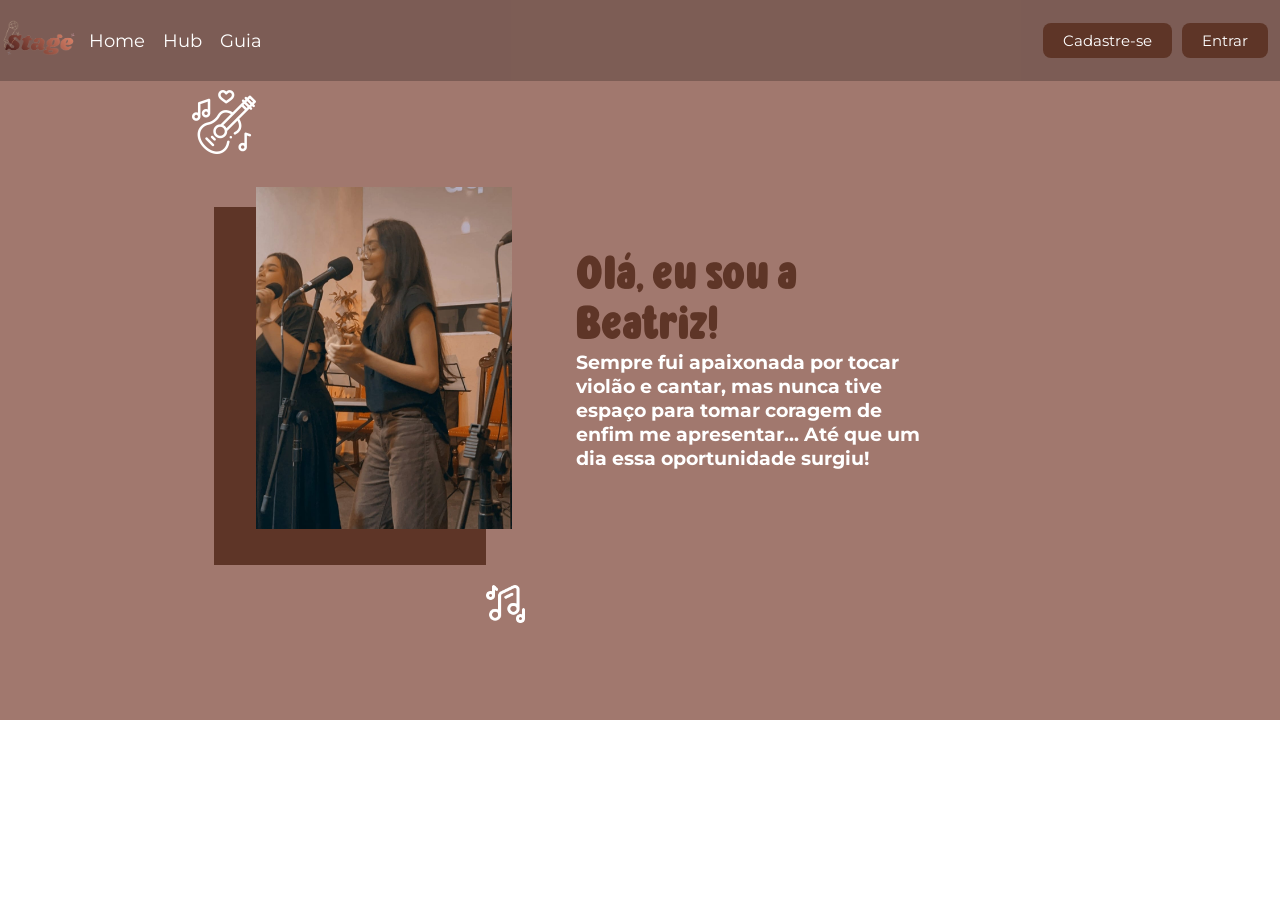
==== public/about.html @ 317b0cee "início da pagina about me" ====
<!DOCTYPE html>
<html lang="en">
<head>
    <meta charset="UTF-8">
    <meta name="viewport" content="width=device-width, initial-scale=1.0">
    <title>Sobre Mim</title>
    <link rel="stylesheet" href="./css/about.css">
</head>
<body>
   <header>
      <nav>
        <div class="container-logo-link">
          <div class="logo">
            <img src="./assets/img/logo.png" alt="" />
          </div>

          <div>
            <div class="link">
              <a href="index.html">Home</a>
              <a href="hub.html">Hub</a>
              <a href="guia.html">Guia</a>
            </div>
          </div>
        </div>

        <div class="container-botoes">
          <a href="cadastro.html"
            ><button id="btnCadastro" class="acess" style="display: block">
              Cadastre-se
            </button></a
          >
          <a href="login.html"
            ><button id="btnLogin" class="acess" style="display: block">
              Entrar
            </button></a
          >
          <a href="./dashboard.html"
            ><button id="btnDashboard" class="acess" style="display: none">
              Dashboard
            </button></a
          >
          <button
            onclick="sair()"
            class="exit"
            id="btnSair"
            style="display: none"
          >
            Sair
          </button>
        </div>
      </nav>
    </header>

    <main>
        <div class="banner">
            <img src="./assets/img/violao-icon.png" alt="" class="icon-violao">
            <img src="./assets/img/musica-icon.png" alt="" class="icon-musica">
            <div class="img-banner">
                <img src="./assets/img/about-banner.jpeg" alt="">
            </div>

            <div class="texto-banner">
                <div class="frase">Olá, eu sou a Beatriz!</div>
                <div class="descricao">Sempre fui apaixonada por tocar violão e cantar, mas nunca tive espaço para tomar coragem de enfim me apresentar... Até que um dia essa oportunidade surgiu!</div>
            </div>
        </div>
    </main>
</body>
</html>
---- public/css/about.css ----
/* Declarando Cores ---------------------------------------- */
:root {
    --primaria: #5e3527;
    --secundaria: #b39289;
    --terciaria: #a1786e;
}

/* Declarando Fontes Personalizadas ---------------------------------------- */
@font-face {
    font-family: "Montserrat";
    src: url("../assets/fonts/Montserrat-VariableFont_wght.ttf");
    font-weight: 100 900;
    font-style: normal;
}

@font-face {
    font-family: "Caligrafia";
    src: url("../assets/fonts/AlexBrush-Regular.ttf");
}

@font-face {
    font-family: "Heart";
    src: url("../assets/fonts/Heart Bubble.otf");
}

/* ---------------------------------------- */
* {
    margin: 0px;
    font-family: "Montserrat", sans-serif;
    padding: 0px;
}

body {
    background-color: white;
}

button {
    border: none;
    background: none;
    outline: none;
    cursor: pointer;
}

a {
    text-decoration: none;
}

/* NAVBAR ---------------------------------------- */
 header {
    nav {
        position: fixed;
        z-index: 10;
        min-height: 9vh;
        min-width: 100%;
        display: flex;
        flex-direction: row;
        justify-content: space-around;
        gap: 60vw;
        align-items: center;
        background-color: rgba(0, 0, 0, 0.226);

        .container-logo-link {
            display: flex;
            align-items: center;
        }

        .logo img {
            height: auto;
            width: 5.8vw;
        }

        .link {
            display: flex;
            margin-left: 1vw;
            gap: 10px
        }

        .link a {
            font-size: 18px;
            padding-right: 8px;
            text-align: end;
            text-decoration: none;
            color: white;
        }

        .container-botoes {
            min-width: 10vw;
            display: flex;
            flex-direction: row;
            justify-content: center;
            gap: 10px
        }

        .acess {
            font-size: 15px;
            text-decoration: none;
            padding: 8px 20px;
            background-color: var(--primaria);
            color: white;
            border-radius: 8px;
            border: none;
            cursor: pointer;
        }

        .exit {
            width: 5vw;
            height: 3.8vh;
            font-size: 15px;
            text-decoration: none;
            border: 2px solid var(--terciaria);
            color: white;
            border-radius: 8px;
            cursor: pointer;
        }
    }
 }
/* ---------------------------------------- */

.banner {
    background-color: var(--terciaria);
    height: 80vh;
    width: 100%;
    display: flex;
    justify-content: center;
    align-items: center;

    .icon-violao {
        position: absolute;
        width: 5vw;
        left: 15%;
        top: 10%;
    }

    .icon-musica {
        position: absolute;
        width: 3vw;
        left: 38%;
        top: 65%;
    }
}

.img-banner img {
    width: 20vw;
    height: auto;
    margin-left: 20vw;
    margin-right: 5vw;
    box-shadow: -34px 28px 0px 8px var(--primaria);
    
}

.texto-banner {
    .frase {
     
        width: 40%;
        color: var(--primaria);
        font-family: "Heart";
        font-size: 3rem;
    }

    .descricao {
        font-size: 1.2rem;
        color: white;
        width: 50%;
        font-weight: bold
    }
}
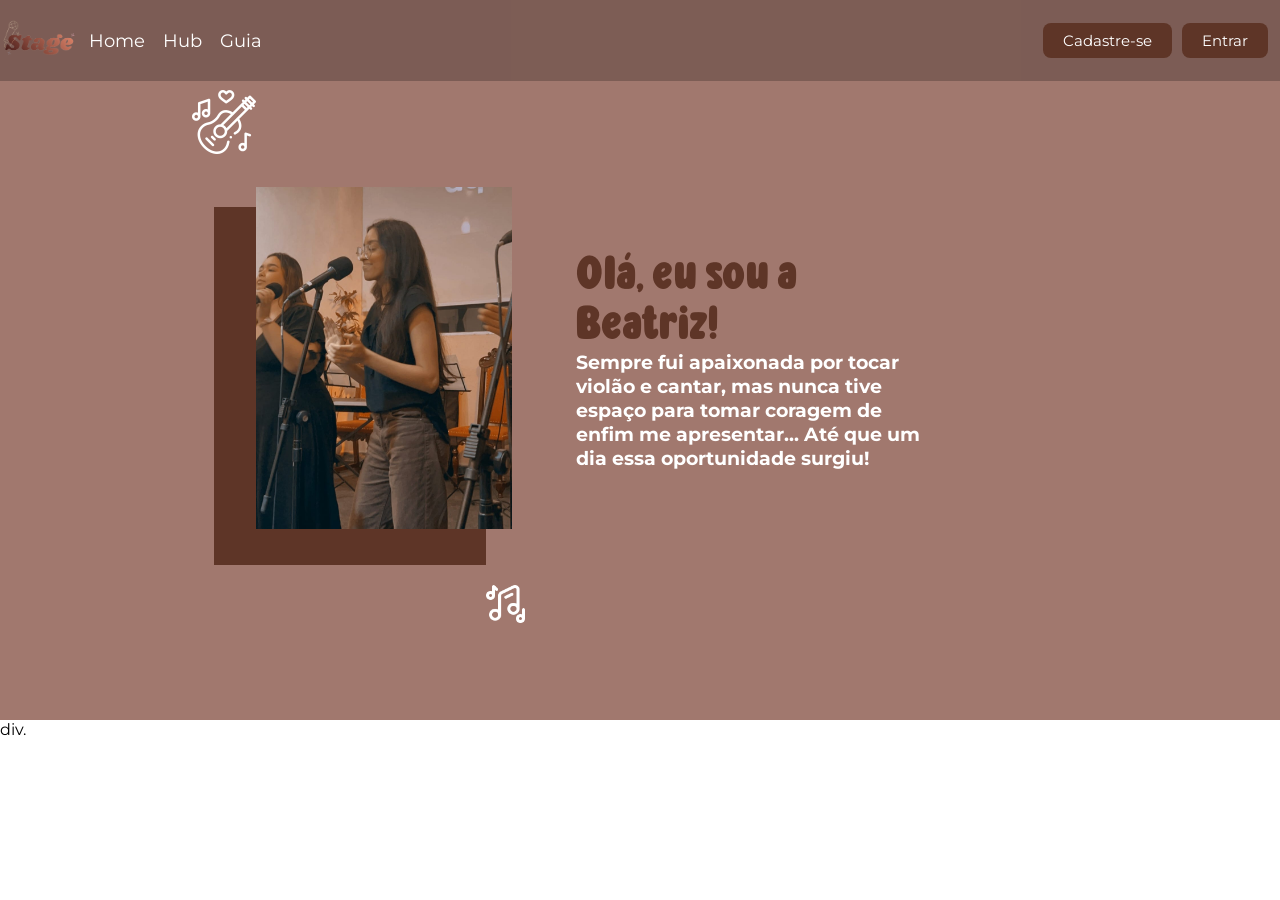
==== commit efb1b420: "Conectando o projeto ao ambiente remoto (vm)" ====
--- a/public/about.html
+++ b/public/about.html
@@ -64,6 +64,8 @@
                 <div class="descricao">Sempre fui apaixonada por tocar violão e cantar, mas nunca tive espaço para tomar coragem de enfim me apresentar... Até que um dia essa oportunidade surgiu!</div>
             </div>
         </div>
+
+        div.
     </main>
 </body>
 </html>
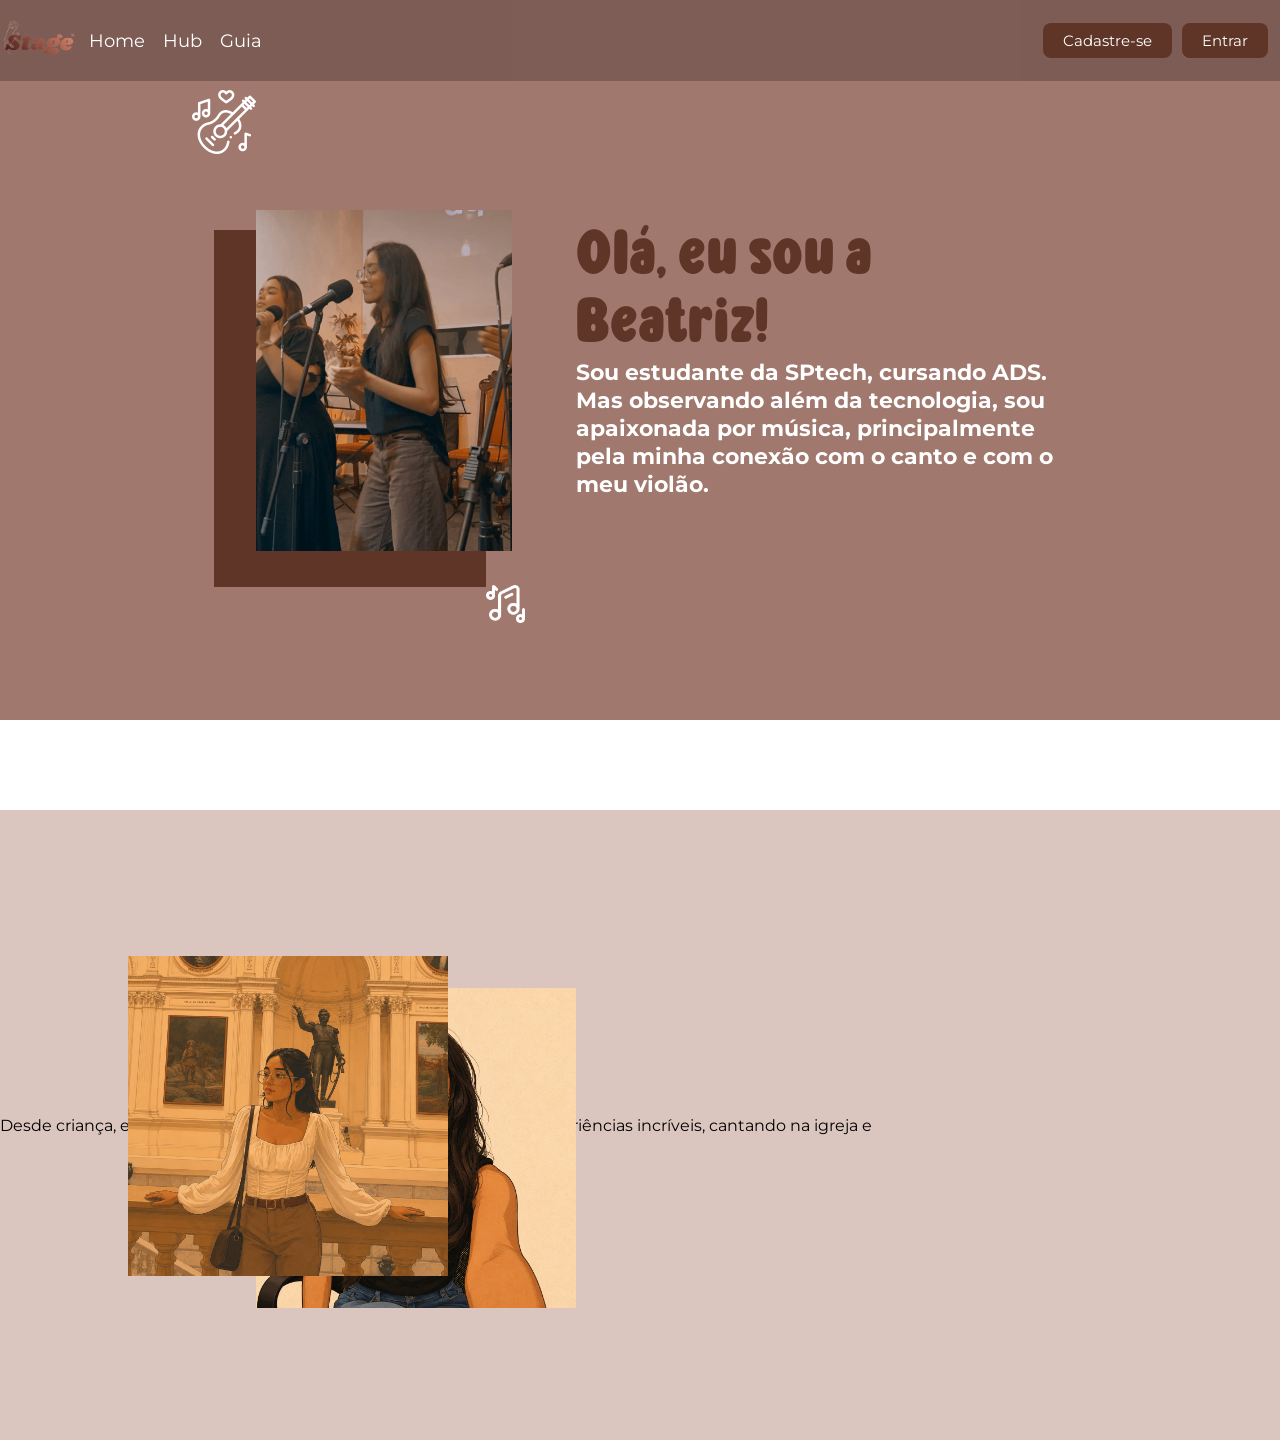
==== commit 201a6d0c: "adicionando tópico infância na guia "sobre mim"" ====
--- a/public/about.html
+++ b/public/about.html
@@ -56,16 +56,42 @@
             <img src="./assets/img/violao-icon.png" alt="" class="icon-violao">
             <img src="./assets/img/musica-icon.png" alt="" class="icon-musica">
             <div class="img-banner">
-                <img src="./assets/img/about-banner.jpeg" alt="">
+                <img src="./assets/img/about-banner.jpeg" alt="" class="cantando">
             </div>
 
             <div class="texto-banner">
                 <div class="frase">Olá, eu sou a Beatriz!</div>
-                <div class="descricao">Sempre fui apaixonada por tocar violão e cantar, mas nunca tive espaço para tomar coragem de enfim me apresentar... Até que um dia essa oportunidade surgiu!</div>
+                <div class="descricao">Sou estudante da SPtech, cursando ADS. Mas observando além da tecnologia, 
+                  sou apaixonada por música, principalmente pela minha conexão com o canto e com o meu violão.</div>
             </div>
         </div>
 
-        div.
+        <div class="container-linhadavida">
+          <img src="./assets/img/foto-perfil.png" alt="" class="imgCrianca" id="crianca" onmousemove="aparecerImagem()" onmouseleave="voltarImagem()" >
+          <img src="./assets/img/about-home.png" alt="" class="imgAdulta" id="adulta">
+
+          <div class="descricao">
+            Desde criança, estive exposta à situações que me proporcionaram experiências incríveis, cantando na igreja e 
+          </div>
+        </div>
     </main>
 </body>
-</html>+</html>
+<script>
+  function aparecerImagem() {
+    let imagemCrianca = document.getElementById("crianca")
+    let imagemAdulta = document.getElementById("adulta")
+
+    imagemCrianca.style.zIndex = 400;
+    imagemAdulta.style.zIndex = 0;
+  }
+
+ function voltarImagem() {
+   let imagemAdulta = document.getElementById("adulta")
+   let imagemCrianca = document.getElementById("crianca")
+
+   imagemAdulta.style.zIndex = 400;
+   imagemCrianca.style.zIndex = 0;
+ } 
+
+</script>
--- a/public/css/about.css
+++ b/public/css/about.css
@@ -1,166 +1,217 @@
- /* Declarando Cores ---------------------------------------- */
+/* Declarando Cores ---------------------------------------- */
 :root {
-    --primaria: #5e3527;
-    --secundaria: #b39289;
-    --terciaria: #a1786e;
+  --primaria: #5e3527;
+  --secundaria: #b39289;
+  --terciaria: #a1786e;
+  --quaternaria: ;
 }
 
 /* Declarando Fontes Personalizadas ---------------------------------------- */
 @font-face {
-    font-family: "Montserrat";
-    src: url("../assets/fonts/Montserrat-VariableFont_wght.ttf");
-    font-weight: 100 900;
-    font-style: normal;
+  font-family: "Montserrat";
+  src: url("../assets/fonts/Montserrat-VariableFont_wght.ttf");
+  font-weight: 100 900;
+  font-style: normal;
 }
 
 @font-face {
-    font-family: "Caligrafia";
-    src: url("../assets/fonts/AlexBrush-Regular.ttf");
+  font-family: "Caligrafia";
+  src: url("../assets/fonts/AlexBrush-Regular.ttf");
 }
 
 @font-face {
-    font-family: "Heart";
-    src: url("../assets/fonts/Heart Bubble.otf");
+  font-family: "Heart";
+  src: url("../assets/fonts/Heart Bubble.otf");
 }
 
 /* ---------------------------------------- */
 * {
-    margin: 0px;
-    font-family: "Montserrat", sans-serif;
-    padding: 0px;
+  margin: 0px;
+  font-family: "Montserrat", sans-serif;
+  padding: 0px;
 }
 
 body {
-    background-color: white;
+  background-color: white;
 }
 
 button {
-    border: none;
-    background: none;
-    outline: none;
-    cursor: pointer;
+  border: none;
+  background: none;
+  outline: none;
+  cursor: pointer;
 }
 
 a {
-    text-decoration: none;
+  text-decoration: none;
 }
 
 /* NAVBAR ---------------------------------------- */
- header {
-    nav {
-        position: fixed;
-        z-index: 10;
-        min-height: 9vh;
-        min-width: 100%;
-        display: flex;
-        flex-direction: row;
-        justify-content: space-around;
-        gap: 60vw;
-        align-items: center;
-        background-color: rgba(0, 0, 0, 0.226);
-
-        .container-logo-link {
-            display: flex;
-            align-items: center;
-        }
-
-        .logo img {
-            height: auto;
-            width: 5.8vw;
-        }
-
-        .link {
-            display: flex;
-            margin-left: 1vw;
-            gap: 10px
-        }
-
-        .link a {
-            font-size: 18px;
-            padding-right: 8px;
-            text-align: end;
-            text-decoration: none;
-            color: white;
-        }
-
-        .container-botoes {
-            min-width: 10vw;
-            display: flex;
-            flex-direction: row;
-            justify-content: center;
-            gap: 10px
-        }
-
-        .acess {
-            font-size: 15px;
-            text-decoration: none;
-            padding: 8px 20px;
-            background-color: var(--primaria);
-            color: white;
-            border-radius: 8px;
-            border: none;
-            cursor: pointer;
-        }
-
-        .exit {
-            width: 5vw;
-            height: 3.8vh;
-            font-size: 15px;
-            text-decoration: none;
-            border: 2px solid var(--terciaria);
-            color: white;
-            border-radius: 8px;
-            cursor: pointer;
-        }
-    }
- }
+header {
+  nav {
+    position: fixed;
+    z-index: 10;
+    min-height: 9vh;
+    min-width: 100%;
+    display: flex;
+    flex-direction: row;
+    justify-content: space-around;
+    gap: 60vw;
+    align-items: center;
+    background-color: rgba(0, 0, 0, 0.226);
+
+    .container-logo-link {
+      display: flex;
+      align-items: center;
+    }
+
+    .logo img {
+      height: auto;
+      width: 5.8vw;
+    }
+
+    .link {
+      display: flex;
+      margin-left: 1vw;
+      gap: 10px;
+    }
+
+    .link a {
+      font-size: 18px;
+      padding-right: 8px;
+      text-align: end;
+      text-decoration: none;
+      color: white;
+    }
+
+    .container-botoes {
+      min-width: 10vw;
+      display: flex;
+      flex-direction: row;
+      justify-content: center;
+      gap: 10px;
+    }
+
+    .acess {
+      font-size: 15px;
+      text-decoration: none;
+      padding: 8px 20px;
+      background-color: var(--primaria);
+      color: white;
+      border-radius: 8px;
+      border: none;
+      cursor: pointer;
+    }
+
+    .exit {
+      width: 5vw;
+      height: 3.8vh;
+      font-size: 15px;
+      text-decoration: none;
+      border: 2px solid var(--terciaria);
+      color: white;
+      border-radius: 8px;
+      cursor: pointer;
+    }
+  }
+}
 /* ---------------------------------------- */
 
 .banner {
-    background-color: var(--terciaria);
-    height: 80vh;
-    width: 100%;
-    display: flex;
-    justify-content: center;
-    align-items: center;
-
-    .icon-violao {
-        position: absolute;
-        width: 5vw;
-        left: 15%;
-        top: 10%;
-    }
-
-    .icon-musica {
-        position: absolute;
-        width: 3vw;
-        left: 38%;
-        top: 65%;
-    }
-}
-
-.img-banner img {
-    width: 20vw;
-    height: auto;
-    margin-left: 20vw;
-    margin-right: 5vw;
-    box-shadow: -34px 28px 0px 8px var(--primaria);
-    
+  background-color: var(--terciaria);
+  height: 80vh;
+  width: 100%;
+  display: flex;
+  justify-content: center;
+  align-items: center;
+
+  .icon-violao {
+    position: absolute;
+    width: 5vw;
+    left: 15%;
+    top: 10%;
+  }
+
+  .icon-musica {
+    position: absolute;
+    width: 3vw;
+    left: 38%;
+    top: 65%;
+  }
+}
+
+.cantando {
+  width: 20vw;
+  height: auto;
+  margin-left: 20vw;
+  margin-right: 5vw;
+  margin-top: 5vh;
+  box-shadow: -34px 28px 0px 8px var(--primaria);
 }
 
 .texto-banner {
-    .frase {
-     
-        width: 40%;
-        color: var(--primaria);
-        font-family: "Heart";
-        font-size: 3rem;
-    }
-
-    .descricao {
-        font-size: 1.2rem;
-        color: white;
-        width: 50%;
-        font-weight: bold
-    }
-}
+  .frase {
+    width: 50%;
+    color: var(--primaria);
+    font-family: "Heart";
+    font-size: 4rem;
+  }
+
+  .descricao {
+    font-size: 1.4rem;
+    color: white;
+    width: 70%;
+    font-weight: bold;
+  }
+}
+
+.container-linhadavida {
+  background-color: #dbc5bf;
+  margin-top: 10vh;
+  height: 70vh;
+  display: flex;
+  align-items: center;
+}
+
+.imgCrianca {
+  position: absolute;
+  z-index: 0;
+  width: 25vw;
+  height: auto;
+  margin-left: 20vw;
+  margin-top: 5vh;
+  transition:
+    transform 0.3s,
+    z-index 0s;
+}
+
+.imgCrianca:hover {
+  z-index: 0;
+  transform: scale(1.1);
+  width: 25vw;
+  height: auto;
+  margin-left: 20vw;
+  margin-top: 5vh;
+}
+
+.imgAdulta {
+  position: absolute;
+  z-index: 100;
+  width: 25vw;
+  height: auto;
+  margin-left: 10vw;
+  margin-bottom: 2vh;
+  transition:
+    transform 0.3s,
+    z-index 0s;
+}
+
+.imgAdulta:hover {
+  position: absolute;
+  z-index: 100;
+  transform: scale(1.1);
+  width: 25vw;
+  height: auto;
+  margin-left: 10vw;
+  margin-bottom: 2vh;
+}
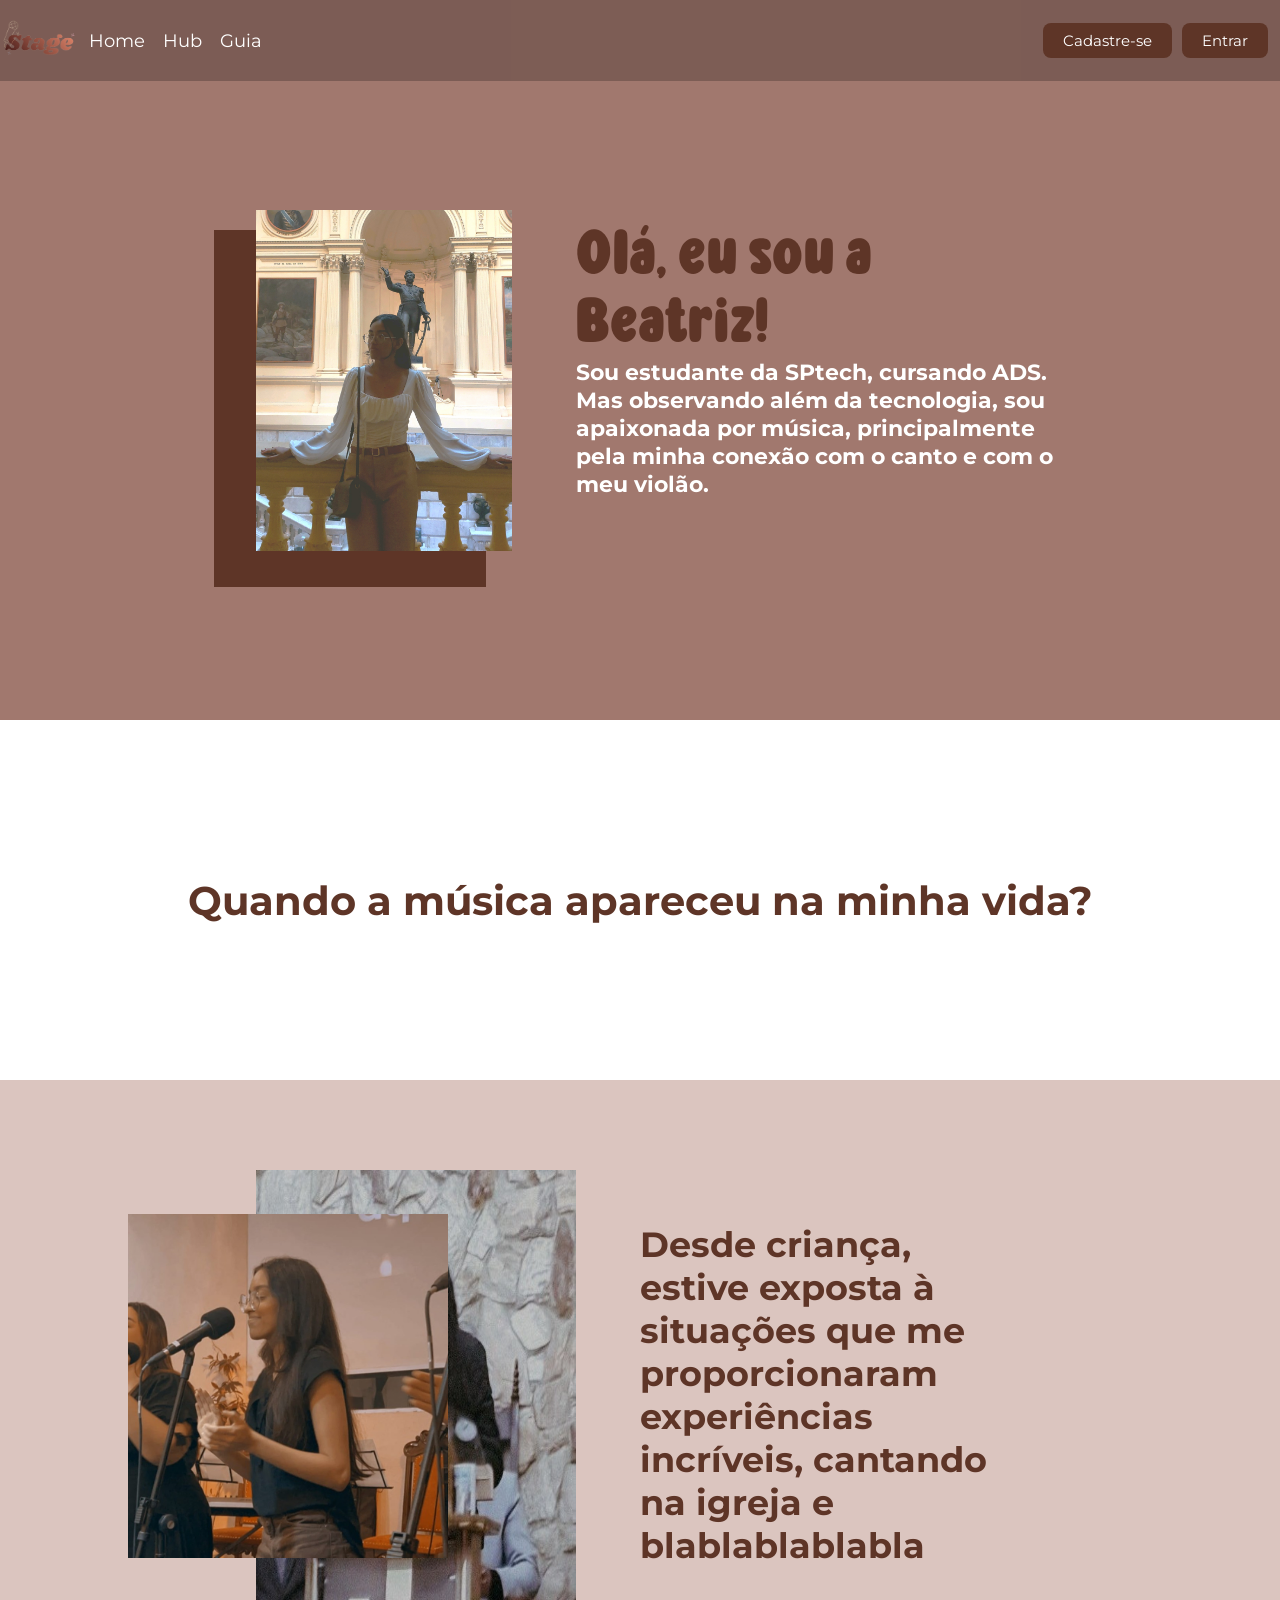
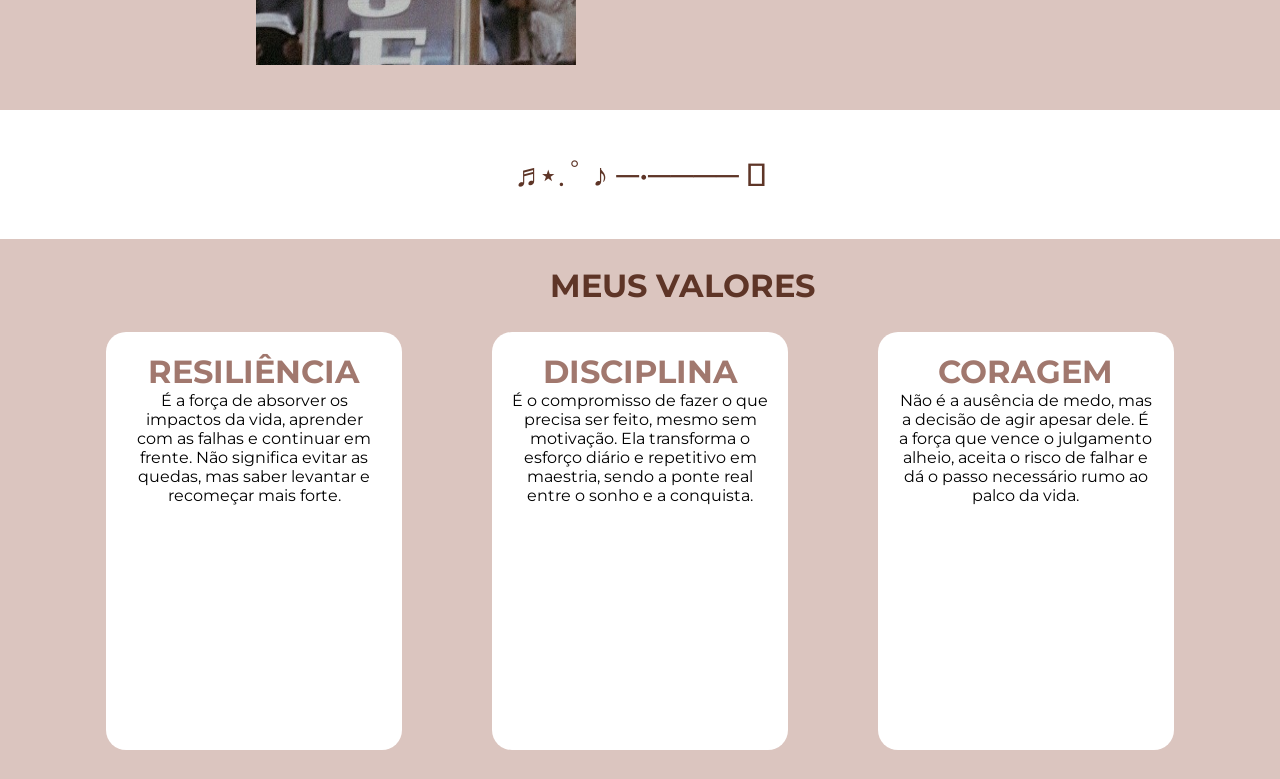
==== commit 8fcbe73d: "tópico "valores" na guia "sobre mim"" ====
--- a/public/about.html
+++ b/public/about.html
@@ -53,10 +53,8 @@
 
     <main>
         <div class="banner">
-            <img src="./assets/img/violao-icon.png" alt="" class="icon-violao">
-            <img src="./assets/img/musica-icon.png" alt="" class="icon-musica">
             <div class="img-banner">
-                <img src="./assets/img/about-banner.jpeg" alt="" class="cantando">
+                <img src="./assets/img/about-banner.jpg" alt="" class="cantando">
             </div>
 
             <div class="texto-banner">
@@ -65,14 +63,41 @@
                   sou apaixonada por música, principalmente pela minha conexão com o canto e com o meu violão.</div>
             </div>
         </div>
+        
+        <div class="fraseEfeito">
+          Quando a música apareceu na minha vida?
+        </div>
 
         <div class="container-linhadavida">
-          <img src="./assets/img/foto-perfil.png" alt="" class="imgCrianca" id="crianca" onmousemove="aparecerImagem()" onmouseleave="voltarImagem()" >
-          <img src="./assets/img/about-home.png" alt="" class="imgAdulta" id="adulta">
+          <img src="./assets/img/about-crianca.jpg" alt="" class="imgCrianca" id="crianca" onmousemove="aparecerImagem()" onmouseleave="voltarImagem()" >
+          <img src="./assets/img/about-adulta.jpeg" alt="" class="imgAdulta" id="adulta">
+          <div class="descricao">
+            Desde criança, estive exposta à situações que me proporcionaram experiências incríveis, cantando na igreja e blablablablabla
+          </div>
+        </div>
 
-          <div class="descricao">
-            Desde criança, estive exposta à situações que me proporcionaram experiências incríveis, cantando na igreja e 
+        <div class="quebra-linha">♬⋆.˚ ♪ ─•──── 𖦤</div>
+
+        <div class="titulo-valores">MEUS VALORES</div>
+        <div class="container-valores">
+          <div class="cards">
+            <div class="titulo">RESILIÊNCIA</div>
+            <div class="descricao">É a força de absorver os impactos da vida, 
+            aprender com as falhas e continuar em frente. Não significa evitar as quedas, mas saber levantar e recomeçar mais forte.</div>
           </div>
+          
+          <div class="cards">
+            <div class="titulo">DISCIPLINA</div>
+            <div class="descricao">É o compromisso de fazer o que precisa ser feito, mesmo sem motivação. 
+            Ela transforma o esforço diário e repetitivo em maestria, sendo a ponte real entre o sonho e a conquista.</div>
+          </div>
+
+          <div class="cards">
+            <div class="titulo">CORAGEM</div>
+            <div class="descricao">Não é a ausência de medo, mas a decisão de agir apesar dele. É a força que vence o 
+            julgamento alheio, aceita o risco de falhar e dá o passo necessário rumo ao palco da vida.</div>
+          </div>
+
         </div>
     </main>
 </body>
@@ -82,7 +107,7 @@
     let imagemCrianca = document.getElementById("crianca")
     let imagemAdulta = document.getElementById("adulta")
 
-    imagemCrianca.style.zIndex = 400;
+    imagemCrianca.style.zIndex = 700;
     imagemAdulta.style.zIndex = 0;
   }
 
--- a/public/css/about.css
+++ b/public/css/about.css
@@ -3,7 +3,7 @@
   --primaria: #5e3527;
   --secundaria: #b39289;
   --terciaria: #a1786e;
-  --quaternaria: ;
+  --quaternaria: #dbc5bf;
 }
 
 /* Declarando Fontes Personalizadas ---------------------------------------- */
@@ -50,7 +50,7 @@
 header {
   nav {
     position: fixed;
-    z-index: 10;
+    z-index: 1000000;
     min-height: 9vh;
     min-width: 100%;
     display: flex;
@@ -124,20 +124,6 @@
   display: flex;
   justify-content: center;
   align-items: center;
-
-  .icon-violao {
-    position: absolute;
-    width: 5vw;
-    left: 15%;
-    top: 10%;
-  }
-
-  .icon-musica {
-    position: absolute;
-    width: 3vw;
-    left: 38%;
-    top: 65%;
-  }
 }
 
 .cantando {
@@ -165,9 +151,18 @@
   }
 }
 
+.fraseEfeito {
+  display: flex;
+  justify-content: center;
+  align-items: center;
+  height: 40vh;
+
+  color: var(--primaria);
+  font-size: 2.5rem;
+  font-weight: bold;
+}
 .container-linhadavida {
-  background-color: #dbc5bf;
-  margin-top: 10vh;
+  background-color: var(--quaternaria);
   height: 70vh;
   display: flex;
   align-items: center;
@@ -177,19 +172,17 @@
   position: absolute;
   z-index: 0;
   width: 25vw;
-  height: auto;
+  height: 55vh;
   margin-left: 20vw;
   margin-top: 5vh;
-  transition:
-    transform 0.3s,
-    z-index 0s;
+  transition: all 0.3s ease; 
 }
 
 .imgCrianca:hover {
   z-index: 0;
   transform: scale(1.1);
   width: 25vw;
-  height: auto;
+  height: 55vh;
   margin-left: 20vw;
   margin-top: 5vh;
 }
@@ -201,9 +194,7 @@
   height: auto;
   margin-left: 10vw;
   margin-bottom: 2vh;
-  transition:
-    transform 0.3s,
-    z-index 0s;
+  transition: all 0.3s ease; 
 }
 
 .imgAdulta:hover {
@@ -215,3 +206,67 @@
   margin-left: 10vw;
   margin-bottom: 2vh;
 }
+
+.container-linhadavida .descricao {
+  width: 30vw;
+  margin-left: 50vw;
+  font-size: 2.2rem;
+  color: var(--primaria);
+  font-weight: bold;
+}
+
+.quebra-linha {
+  display: flex;
+  justify-content: center;
+  color: var(--primaria);
+  font-size: 2rem;
+  margin-top: 5vh;
+  margin-bottom: 5vh;
+}
+.container-valores {
+  background-color: var(--quaternaria);
+  display: flex;
+  flex-direction: row;
+  justify-content: center;
+  align-items: center;
+  gap: 7vw;
+  height: 60vh;
+}
+
+.titulo-valores {
+  color: #5e3527;
+  position: absolute;
+  left: 43%;
+  font-size: 2rem;
+  margin-top: 3vh;
+  font-weight: bold;
+  
+}
+.cards {
+  background-color: white;
+  width: 20%;
+  height: 70%;
+  border-radius: 20px;
+  padding: 20px;
+  margin-top: 7vh;
+  text-align: center; 
+  transition: all 0.3s ease;
+}
+
+.cards:hover {
+  background-color: white;
+  text-align: center; 
+  z-index: 0;
+  width: 20%;
+  height: 70%;
+  border-radius: 20px;
+  padding: 20px;
+  margin-top: 7vh;
+  transform: scale(1.1);
+}
+
+.cards .titulo {
+  font-size: 2rem;
+  font-weight: bold;
+  color: var(--terciaria);
+}
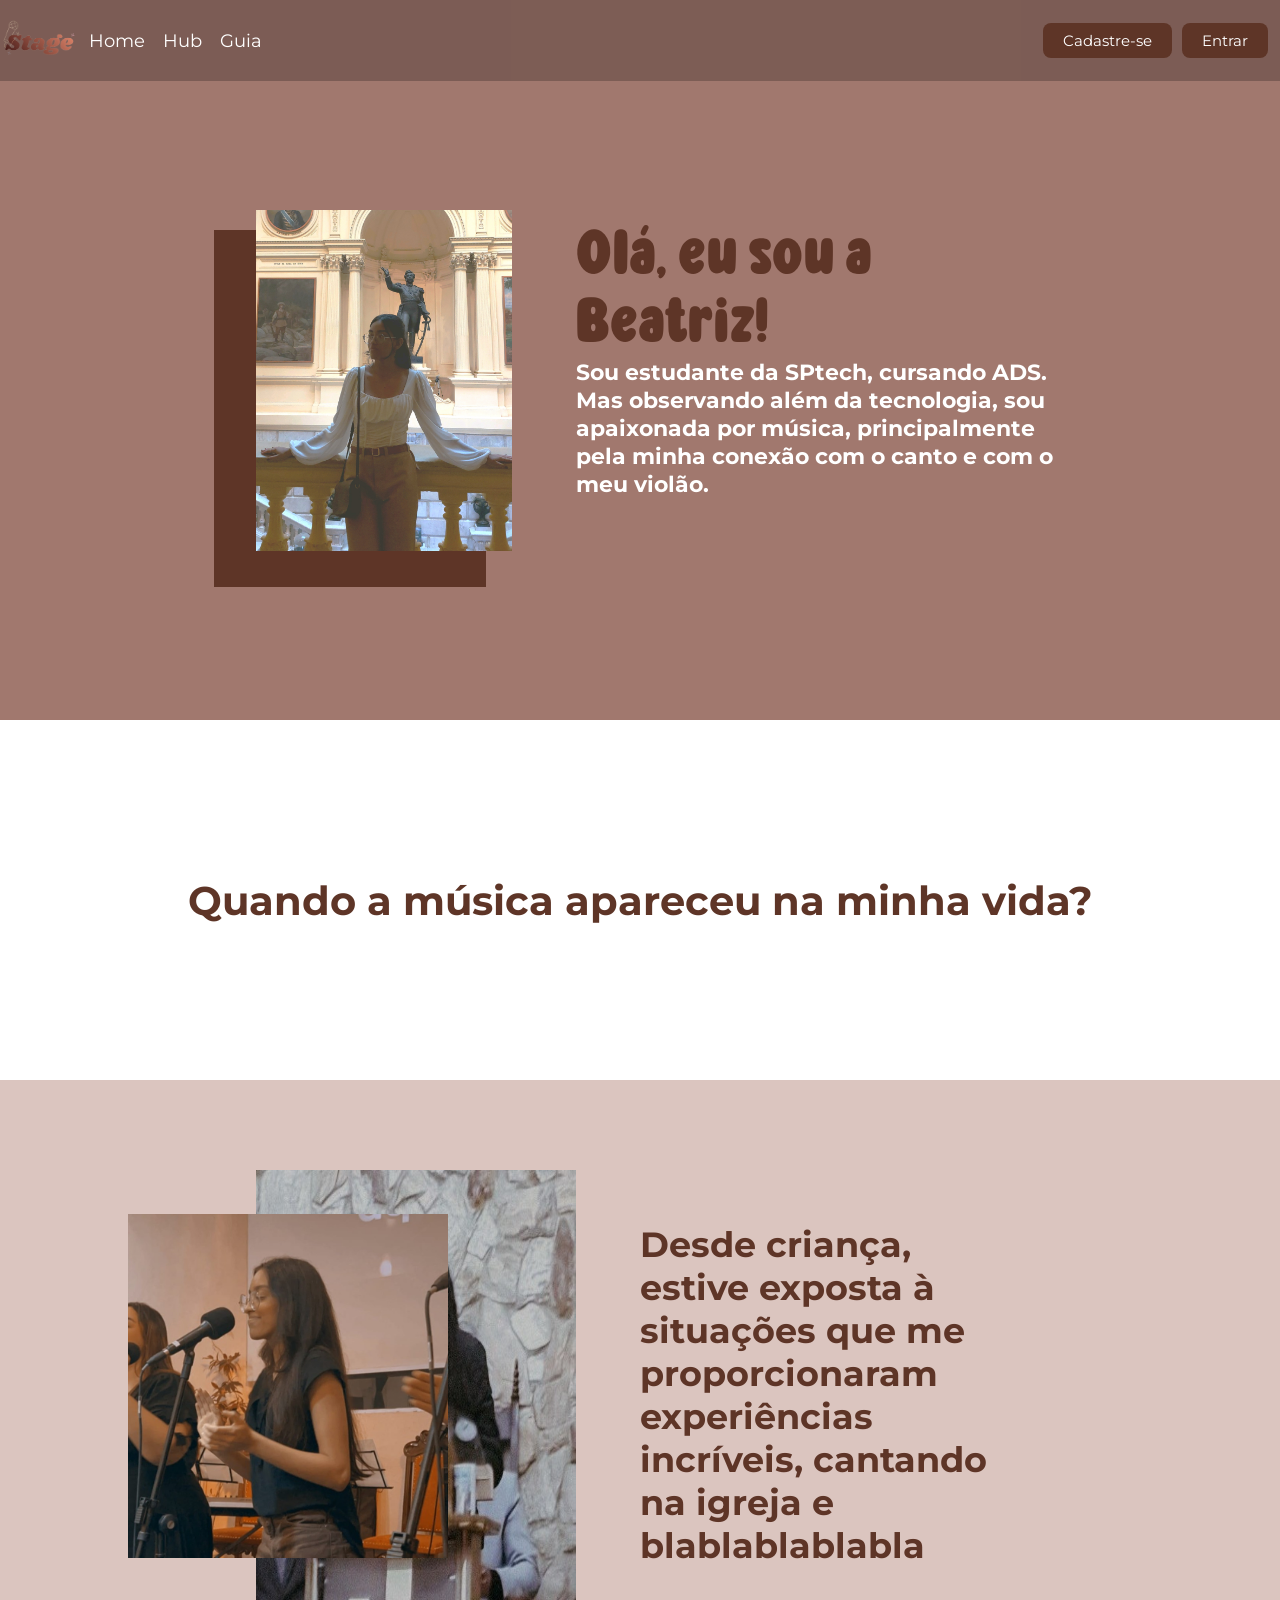
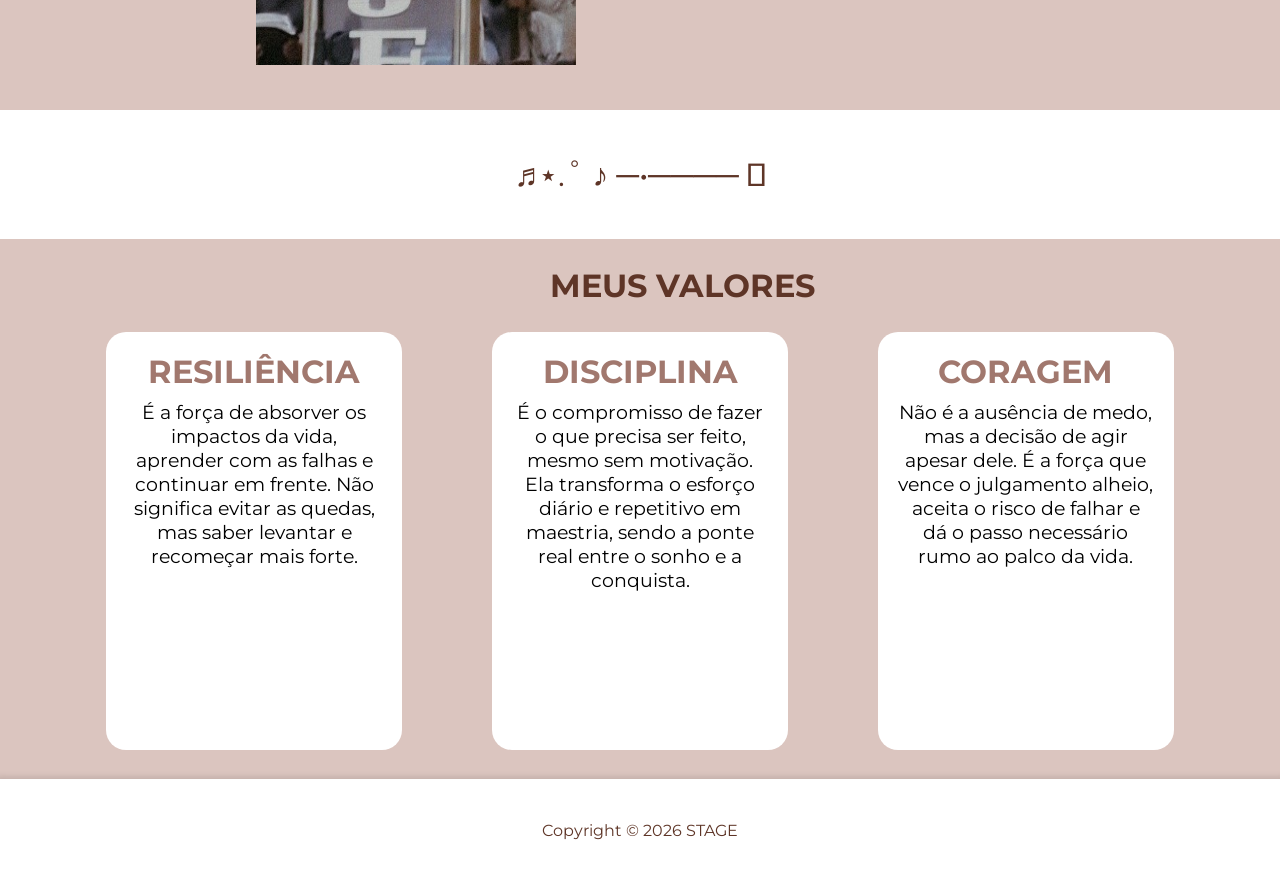
==== commit 8f7a004d: "Criando validações de email e redirecionando para o index pós cadastro" ====
--- a/public/about.html
+++ b/public/about.html
@@ -97,9 +97,13 @@
             <div class="descricao">Não é a ausência de medo, mas a decisão de agir apesar dele. É a força que vence o 
             julgamento alheio, aceita o risco de falhar e dá o passo necessário rumo ao palco da vida.</div>
           </div>
-
         </div>
     </main>
+
+    <footer>
+      <div class="copy">Copyright © 2026 STAGE</div>
+    </footer>
+
 </body>
 </html>
 <script>
--- a/public/css/about.css
+++ b/public/css/about.css
@@ -269,4 +269,27 @@
   font-size: 2rem;
   font-weight: bold;
   color: var(--terciaria);
-}+}
+
+.cards .descricao {
+  font-size: 1.2rem;
+  margin-top: 1vh;
+}
+
+/* RODAPÉ ---------------------------------------- */
+
+footer {
+    display: flex;
+    align-items: center;
+    justify-content: space-around;
+    height: 10vh;
+    width: 100%;
+    box-shadow: 1px 1px 5px 4px rgba(0, 0, 0, 0.103);
+}
+
+.copy {
+    margin-top: 12px;
+    color: var(--primaria);
+}
+
+/* ---------------------------------------- */
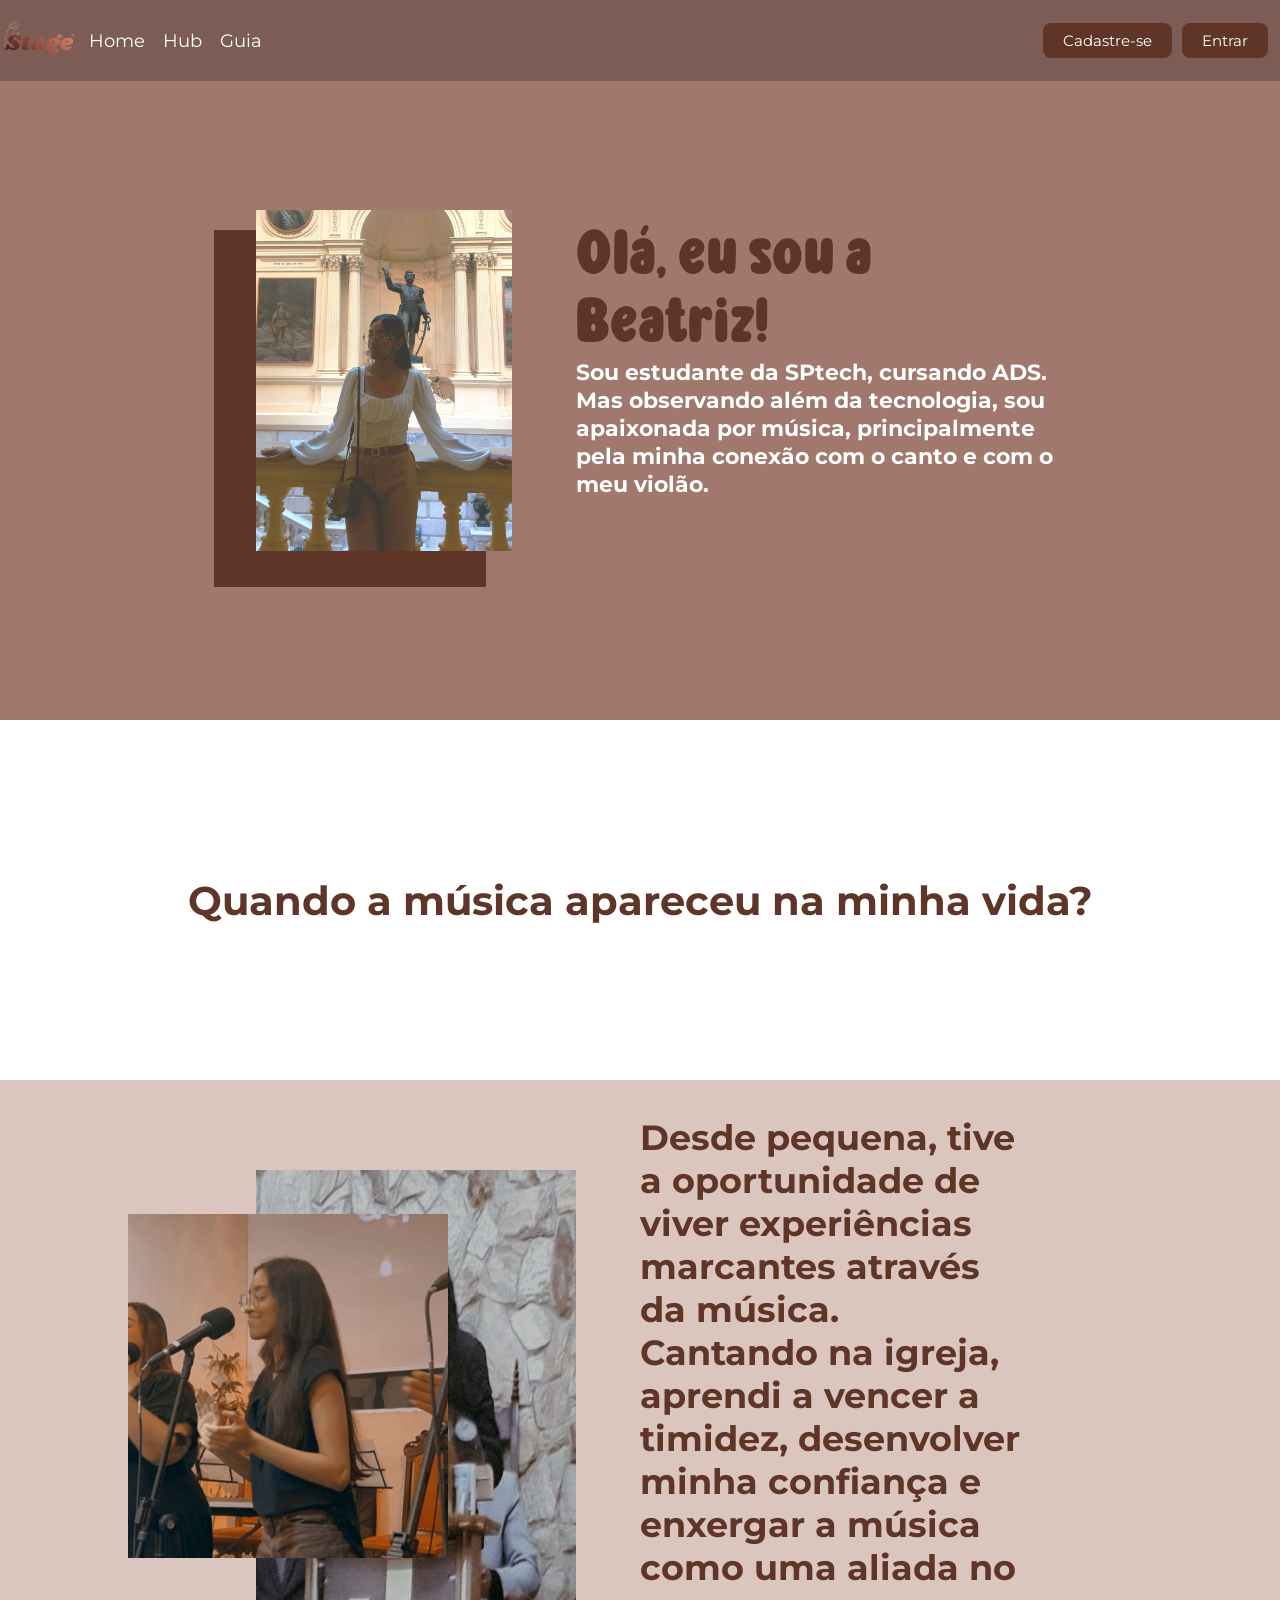
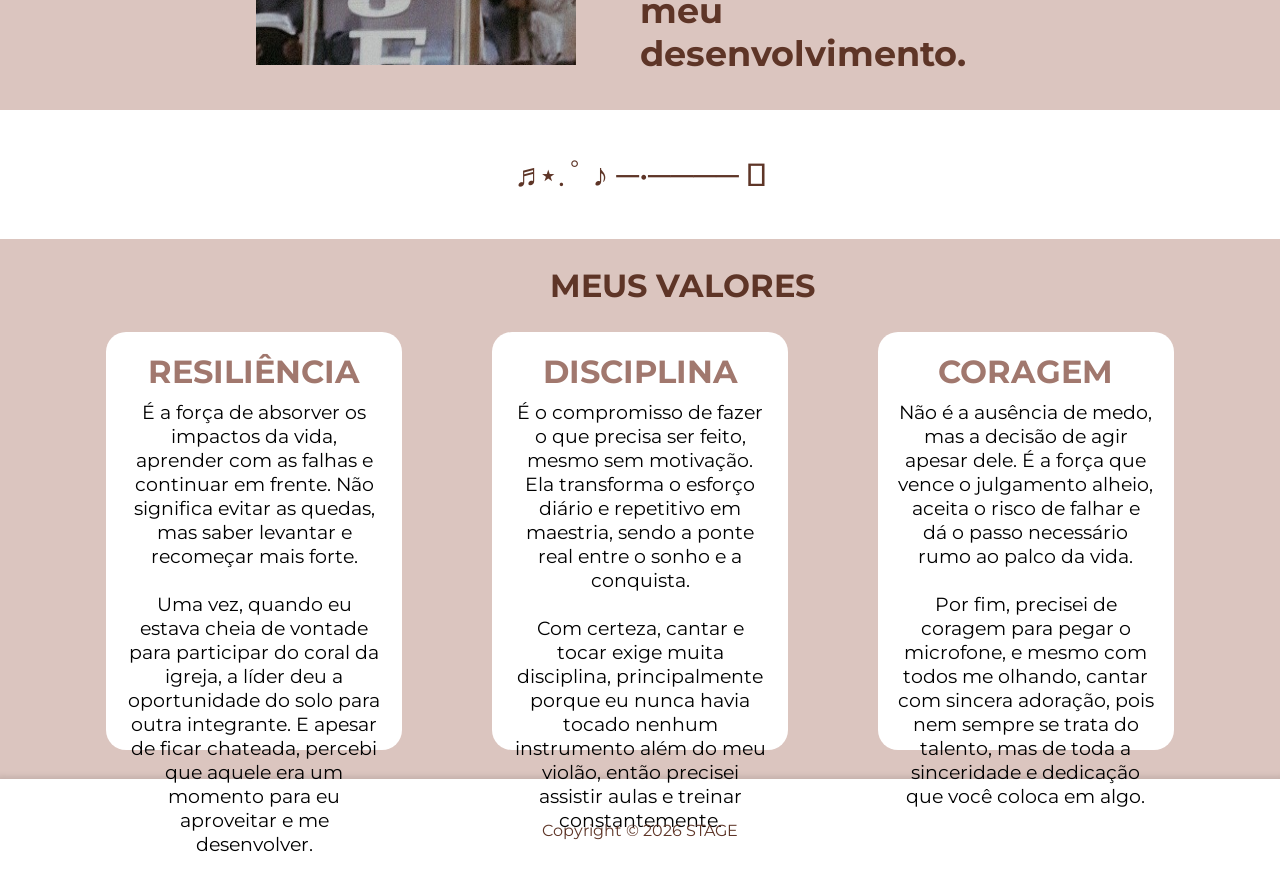
==== commit 12339ec3: "Completando descrição da página sobre mim." ====
--- a/public/about.html
+++ b/public/about.html
@@ -72,7 +72,8 @@
           <img src="./assets/img/about-crianca.jpg" alt="" class="imgCrianca" id="crianca" onmousemove="aparecerImagem()" onmouseleave="voltarImagem()" >
           <img src="./assets/img/about-adulta.jpeg" alt="" class="imgAdulta" id="adulta">
           <div class="descricao">
-            Desde criança, estive exposta à situações que me proporcionaram experiências incríveis, cantando na igreja e blablablablabla
+            Desde pequena, tive a oportunidade de viver experiências marcantes através da música. 
+            Cantando na igreja, aprendi a vencer a timidez, desenvolver minha confiança e enxergar a música como uma aliada no meu desenvolvimento.
           </div>
         </div>
 
@@ -83,19 +84,31 @@
           <div class="cards">
             <div class="titulo">RESILIÊNCIA</div>
             <div class="descricao">É a força de absorver os impactos da vida, 
-            aprender com as falhas e continuar em frente. Não significa evitar as quedas, mas saber levantar e recomeçar mais forte.</div>
+            aprender com as falhas e continuar em frente. Não significa evitar as quedas, mas saber levantar e recomeçar mais forte.
+            <br> <br>
+            Uma vez, quando eu estava cheia de vontade para participar do coral da igreja, a líder deu a oportunidade do solo para outra integrante. E apesar de ficar chateada,
+            percebi que aquele era um momento para eu aproveitar e me desenvolver.
+          </div>
           </div>
           
           <div class="cards">
             <div class="titulo">DISCIPLINA</div>
             <div class="descricao">É o compromisso de fazer o que precisa ser feito, mesmo sem motivação. 
-            Ela transforma o esforço diário e repetitivo em maestria, sendo a ponte real entre o sonho e a conquista.</div>
+            Ela transforma o esforço diário e repetitivo em maestria, sendo a ponte real entre o sonho e a conquista.
+            <br> <br>
+            Com certeza, cantar e tocar exige muita disciplina, 
+            principalmente porque eu nunca havia tocado nenhum instrumento além do meu violão, então precisei assistir aulas e treinar constantemente.
+          </div>
           </div>
 
           <div class="cards">
             <div class="titulo">CORAGEM</div>
             <div class="descricao">Não é a ausência de medo, mas a decisão de agir apesar dele. É a força que vence o 
-            julgamento alheio, aceita o risco de falhar e dá o passo necessário rumo ao palco da vida.</div>
+            julgamento alheio, aceita o risco de falhar e dá o passo necessário rumo ao palco da vida.
+            <br> <br>
+            Por fim, precisei de coragem para pegar o microfone, e mesmo com todos me olhando, cantar com sincera adoração, 
+            pois nem sempre se trata do talento, mas de toda a sinceridade e dedicação que você coloca em algo.
+          </div>
           </div>
         </div>
     </main>
